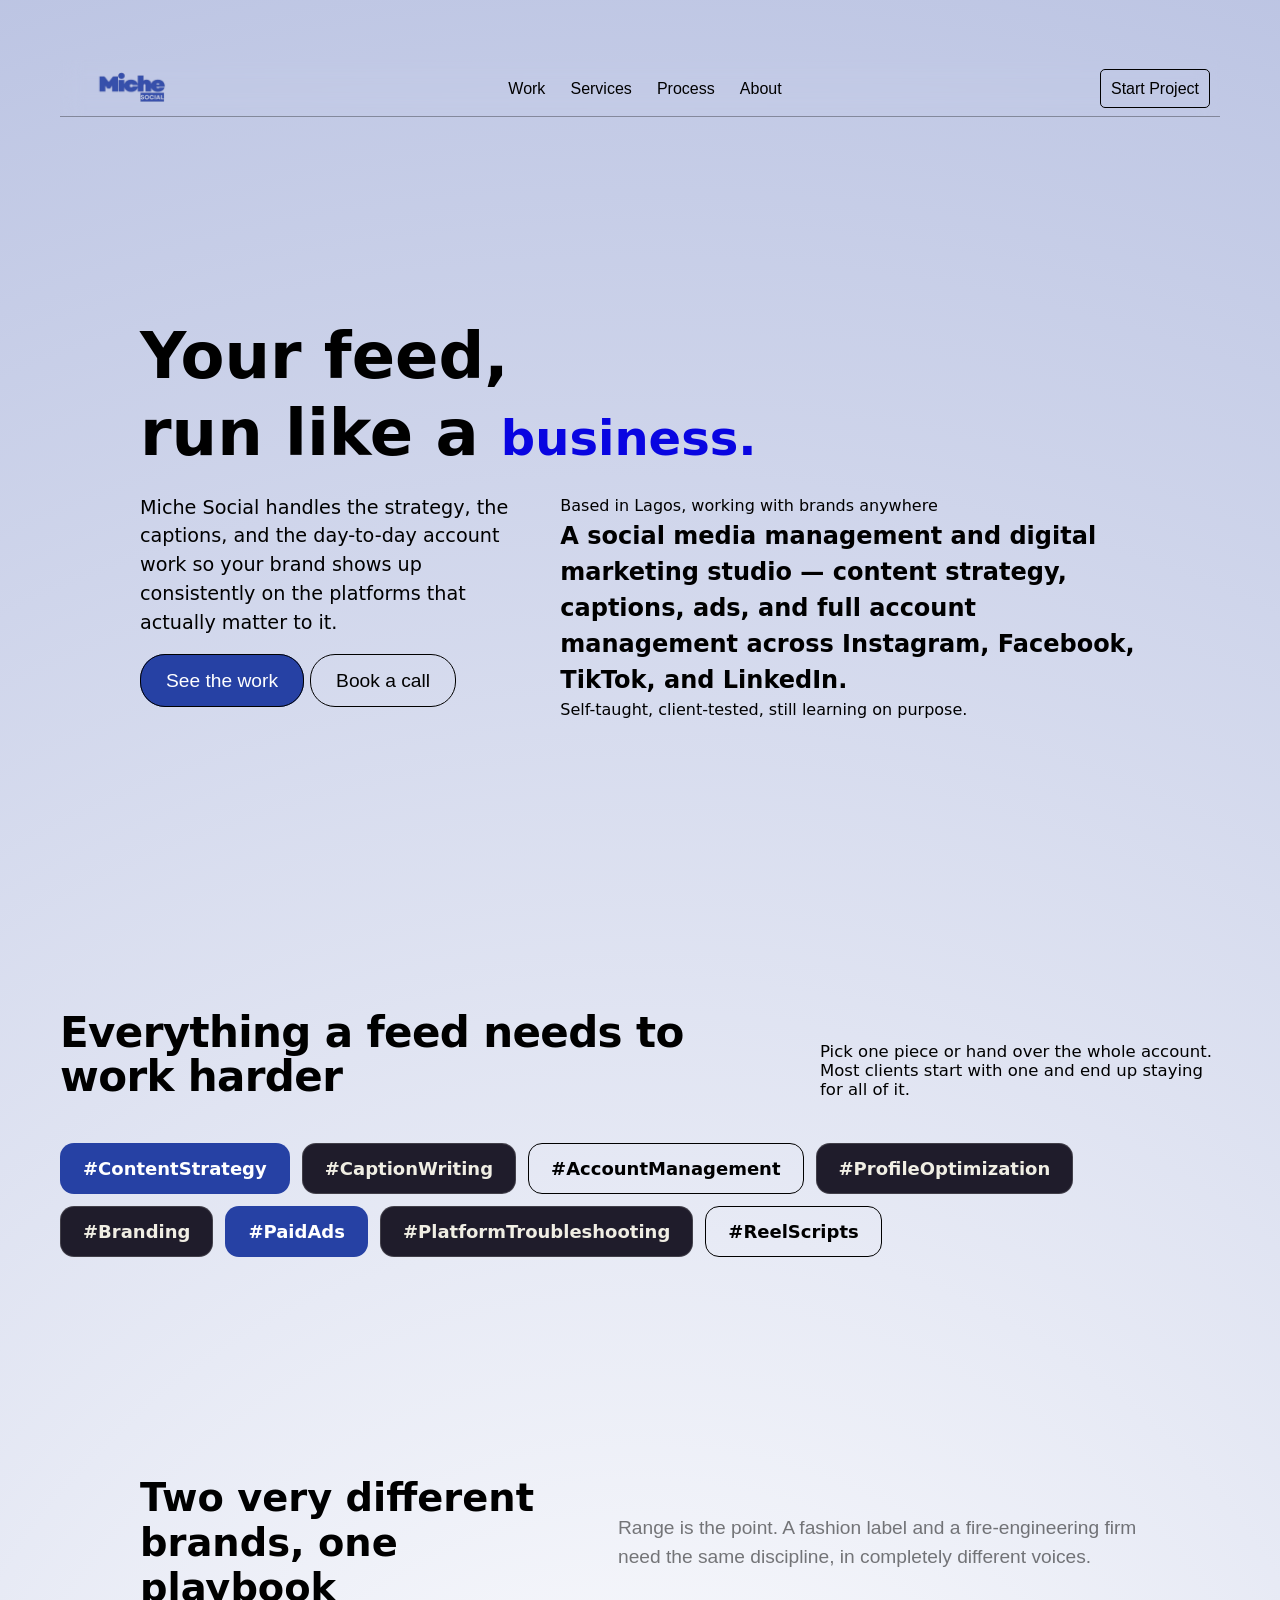
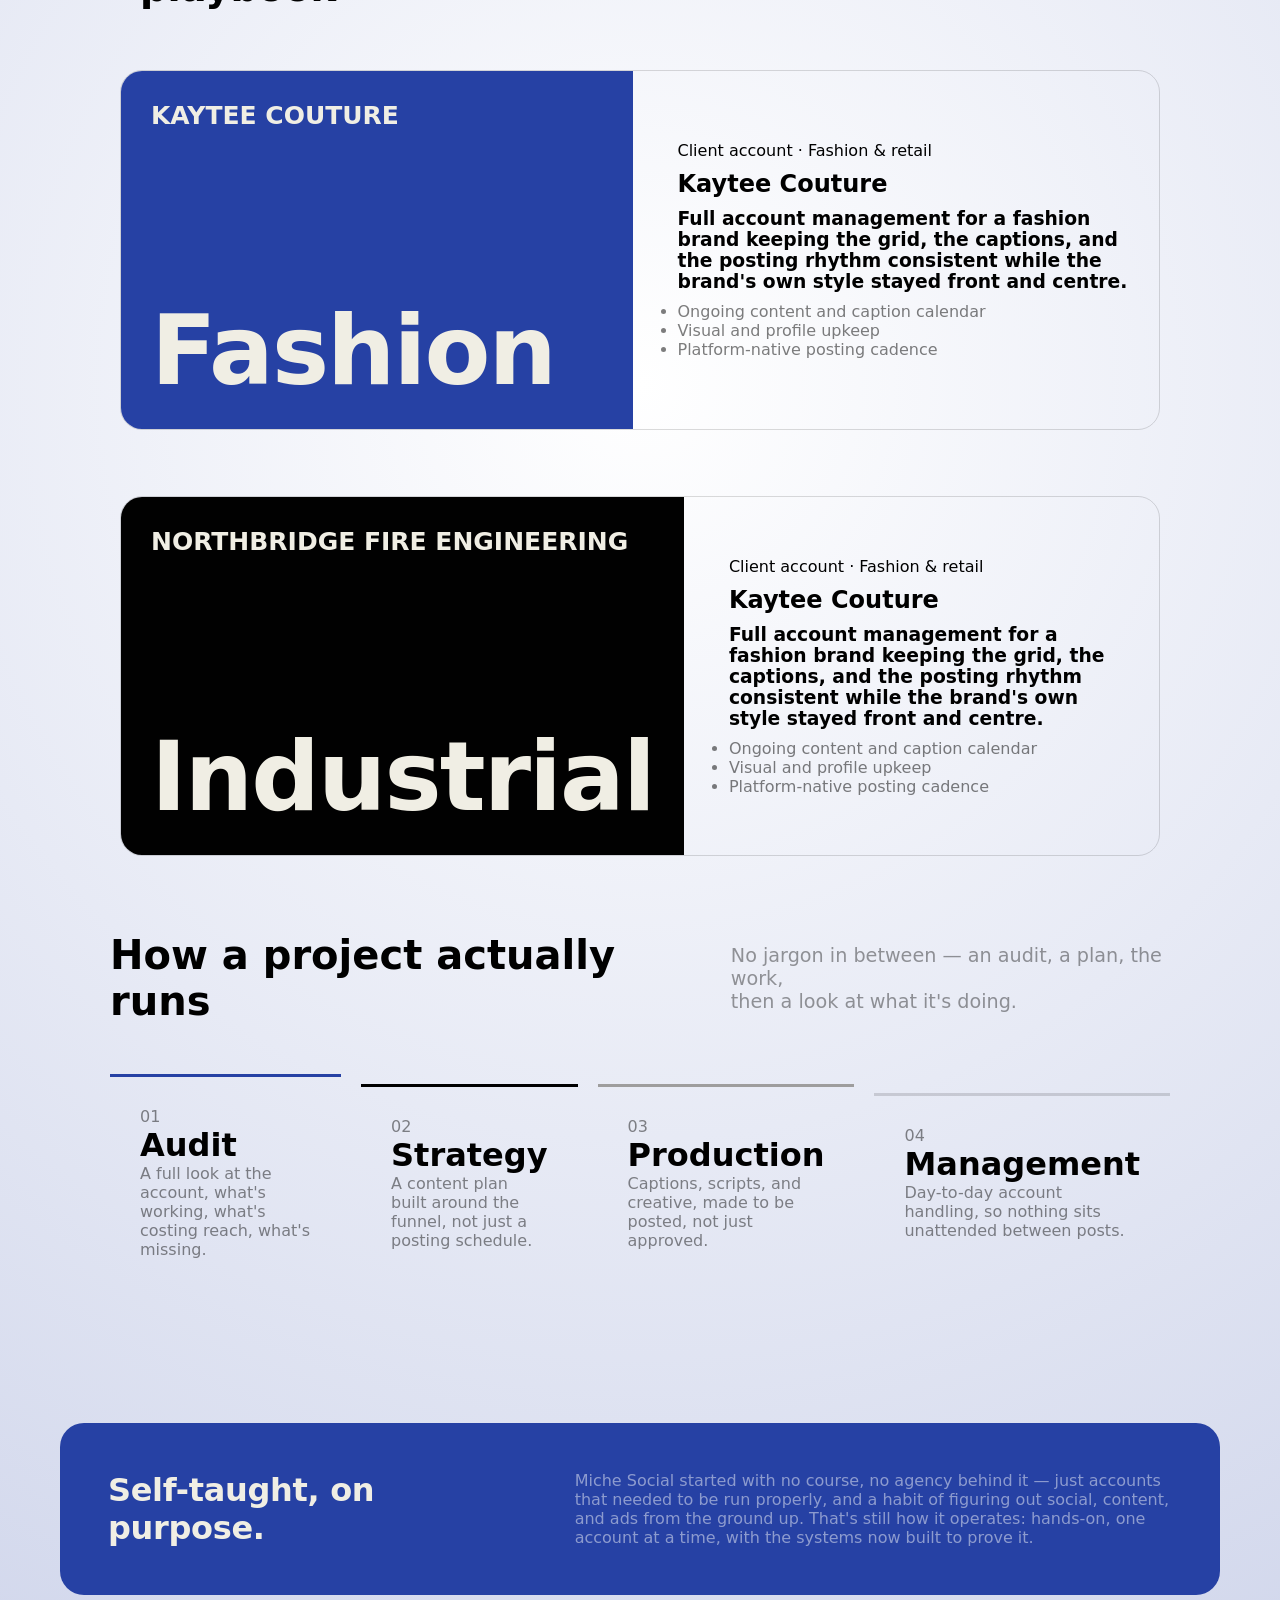
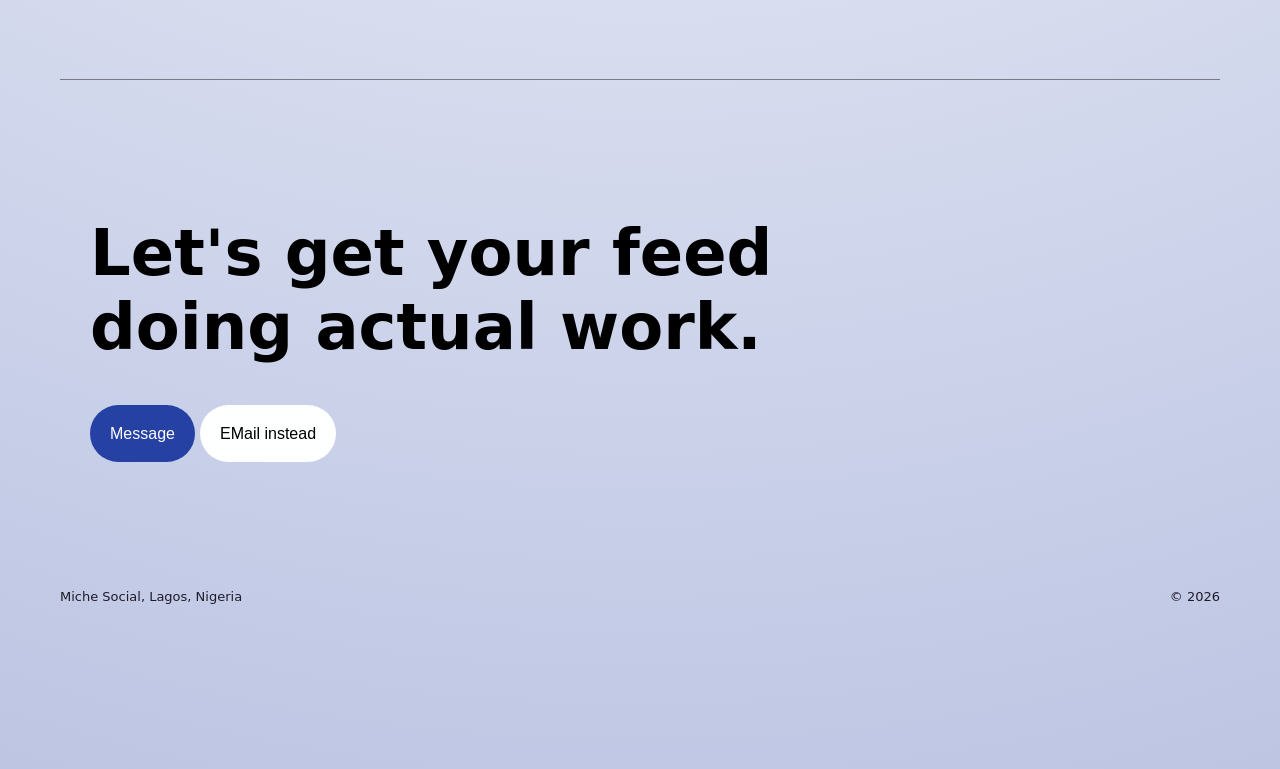
==== index.html @ 369e6232 "html" ====
<!doctype html>
<html lang="en">
  <head>
    <meta charset="UTF-8" />
    <meta name="viewport" content="width=device-width, initial-scale=1.0" />
    <title>Miche Social</title>
    <link rel="stylesheet" href="/css/style.css" />

    <link rel="icon" type="image/png" href="/imgs/android-chrome-512x512.png" />
  </head>

  <body>
    <header class="site">
  <div class="nav-br">
    <div class="nav">
      <a href="/html/new.html">
        <img src="/imgs/404F6A69-F4B3-435A-AC07-4691EB08B016_L0_001-09_04_2026, 13_52_10.png" alt="Miche Social" />
      </a>
    </div>

    <div class="links" id="navMenu">
      <a href="/html/work.html">Work</a>
      <a href="/html/services.html">Services</a>
      <a href="#process">Process</a>
      <a href="#about">About</a>
    </div>

    <div class="start">
      <a href="mailto:michesocial045@gmail.com">Start Project</a>
    </div>

    <button class="burger" id="burger" aria-label="Open menu" aria-expanded="false" aria-controls="navMenu">
      <span></span><span></span><span></span>
    </button>
  </div>
</header>

    <section class="hero">
      <div class="wrap-hero">
        <h1>Your feed,<br />run like a <em>business.</em></h1>
      </div>
      <div class="hero2">
        <div class="hero-sub">
          <p>
            Miche Social handles the strategy, the captions, and the day-to-day
            account work so your brand shows up consistently on the platforms
            that actually matter to it.
          </p>
          <div class="hero-actions">
            <a class="btn-primary" href="#work">See the work</a>
            <a class="btn-ghost" href="#contact">Book a call</a>
          </div>
        </div>
        <div class="hero-side">
          <p class="label">Based in Lagos, working with brands anywhere</p>
          <h2 class="body">
            A social media management and digital marketing studio — content
            strategy, captions, ads, and full account management across
            Instagram, Facebook, TikTok, and LinkedIn.
          </h2>
          <p class="base-line">
            Self-taught, client-tested, still learning on purpose.
          </p>
        </div>
      </div>
    </section>

    <section>
      <div class="wrap" id="services">
        <div class="section-head">
          <h2>Everything a feed needs to work harder</h2>
          <p>
            Pick one piece or hand over the whole account. Most clients start
            with one and end up staying for all of it.
          </p>
        </div>
        <div class="tagboard">
          <span class="tag on">#ContentStrategy</span>
          <span class="tag">#CaptionWriting</span>
          <span class="tag gold">#AccountManagement</span>
          <span class="tag">#ProfileOptimization</span>
          <span class="tag">#Branding</span>
          <span class="tag on">#PaidAds</span>
          <span class="tag">#PlatformTroubleshooting</span>
          <span class="tag gold">#ReelScripts</span>
        </div>
      </div>
    </section>

    <div class="brand" id="work">
      <div class="brandtxt">
        <h1>Two very different brands, one playbook</h1>
        <p>
          Range is the point. A fashion label and a fire-engineering firm need
          the same discipline, in completely different voices.
        </p>
      </div>

      <div class="brandcrd">
        <div class="bndtxt">
          <p class="mark">Kaytee couture</p>
          <h1 class="figure">Fashion</h1>
        </div>

        <div class="bndwrds">
          <p>Client account · Fashion & retail</p>
          <h2>Kaytee Couture</h2>
          <h3>
            Full account management for a fashion brand keeping the grid, the
            captions, and the posting rhythm consistent while the brand's own
            style stayed front and centre.
          </h3>
          <ul>
            <li>Ongoing content and caption calendar</li>
            <li>Visual and profile upkeep</li>
            <li>Platform-native posting cadence</li>
          </ul>
        </div>
      </div>

      <div class="brandcrd">
        <div class="bndtxt-1">
          <p class="mark">NORTHBRIDGE FIRE ENGINEERING</p>
          <h1 class="figure">Industrial</h1>
        </div>

        <div class="bndwrds">
          <p>Client account · Fashion & retail</p>
          <h2>Kaytee Couture</h2>
          <h3>
            Full account management for a fashion brand keeping the grid, the
            captions, and the posting rhythm consistent while the brand's own
            style stayed front and centre.
          </h3>
          <ul>
            <li>Ongoing content and caption calendar</li>
            <li>Visual and profile upkeep</li>
            <li>Platform-native posting cadence</li>
          </ul>
        </div>
      </div>
    </div>

    <div class="project" id="process">
      <div class="pro">
        <h1>How a project actually runs</h1>
        <p>
          No jargon in between — an audit, a plan, the work, <br />
          then a look at what it's doing.
        </p>
      </div>

      <div class="procont">
        <div class="procont-1">
          <p>01</p>
          <h1>Audit</h1>
          <p>
            A full look at the account, what's working, what's costing reach,
            what's missing.
          </p>
        </div>
        <div class="procont-2">
          <p>02</p>
          <h1>Strategy</h1>
          <p>
            A content plan built around the funnel, not just a posting schedule.
          </p>
        </div>

        <div class="procont-3">
          <p>03</p>
          <h1>Production</h1>
          <p>
            Captions, scripts, and creative, made to be posted, not just
            approved.
          </p>
        </div>

        <div class="procont-4">
          <p>04</p>
          <h1>Management</h1>
          <p>
            Day-to-day account handling, so nothing sits unattended between
            posts.
          </p>
        </div>
      </div>
    </div>

    <section id="about">
      <div class="founder">
        <h2>Self-taught, on purpose.</h2>
        <p>
          Miche Social started with no course, no agency behind it — just
          accounts that needed to be run properly, and a habit of figuring out
          social, content, and ads from the ground up. That's still how it
          operates: hands-on, one account at a time, with the systems now built
          to prove it.
        </p>
      </div>
    </section>

    <footer id="about">
      <div class="firstcont">
        <h1>Let's get your feed <br />doing actual work.</h1>
      </div>
      <div class="first-btn">
        <a href="http://" class="btn-1">Message</a>
        <a class="btn-2" href="mailto:michesocial045@gmail.com"
          >EMail instead</a
        >
      </div>
      <div class="coutesy">
        <h1>Miche Social, Lagos, Nigeria</h1>
        <p>© 2026</p>
      </div>
    </footer>

      <script>
  const header = document.querySelector("header.site");
  const burger = document.getElementById("burger");

  function setMenu(open) {
    header.classList.toggle("open", open);
    burger.setAttribute("aria-expanded", open);
    burger.setAttribute("aria-label", open ? "Close menu" : "Open menu");
  }

  burger.addEventListener("click", () => setMenu(!header.classList.contains("open")));

  // close after tapping a link
  document.querySelectorAll(".links a, .start a").forEach((a) =>
    a.addEventListener("click", () => setMenu(false))
  );

  // close if the window grows back to desktop width
  window.matchMedia("(min-width: 769px)").addEventListener("change", (e) => {
    if (e.matches) setMenu(false);
  });
</script>
  </body>


</html>
---- css/style.css ----
* {
  padding: 0;
  margin: 0;
  box-sizing: border-box;
  font-family:
    system-ui,
    -apple-system,
    BlinkMacSystemFont,
    "Segoe UI",
    Roboto,
    Oxygen,
    Ubuntu,
    Cantarell,
    "Open Sans",
    "Helvetica Neue",
    sans-serif;
  align-items: center;
  
}
html {
  scroll-behavior: smooth;
  scroll-padding-top: 90px; /* anchor links won't hide under the sticky header */
}

header {
  position: sticky;
  top: 0;
  z-index: 40;
  backdrop-filter: blur(10px);
}
body {
  background: radial-gradient(
    circle,
    rgba(255, 255, 255, 1) 0%,
    rgba(38, 65, 164, 0.304) 100%
  );
  /*min-height: 100vh;*/
  margin: 0;
  padding: 60px;
}

.menu-toggle { display: none; }
.burger {
  display: none;
  flex-direction: column;
  justify-content: center;
  gap: 5px;
  width: 28px;
  height: 28px;
  cursor: pointer;
}
.burger span {
  display: block;
  height: 2px;
  width: 100%;
  background: #000;
  border-radius: 2px;
  transition: transform 0.25s ease, opacity 0.25s ease;
}
.nav-br {
  display: flex;
  justify-content: space-between;
  align-items: center;
  padding: 10px;
  border-bottom: 0.5px solid rgba(0, 0, 0, 0.321);
}

.nav {
  display: flex;
  justify-content: center;
  align-items: center;
  height: 36px;
  width: auto;
  gap: 10px;
}
.nav img {
  width: 120px;
  cursor: pointer;
  height: auto;
}

.links a {
  padding: 10px;
  justify-content: center;
  text-decoration: none;
  color: rgb(0, 0, 0);
  font-family: Arial, Helvetica, sans-serif;
  border-bottom: 3px rgba(255, 255, 255, 0) solid;
}
.links a:hover {
  color: rgba(2, 2, 2, 0.477);
  transition: 0.5s ease-in-out;
}

.start a {
  padding: 10px;
  justify-content: center;
  text-decoration: none;
  color: black;
  font-family: Arial, Helvetica, sans-serif;
  border: 1px solid black;
  border-radius: 5px;
}
.start a:hover {
  color: white;
  transition: 0.5s ease-in-out;
  border: 1px solid aliceblue;
  background-color: rgb(0, 0, 0);
}


.nav-br { position: relative; } /* add to your existing .nav-br rule */

.burger {
  display: none;
  flex-direction: column;
  justify-content: center;
  align-items: center;
  gap: 5px;
  width: 44px;
  height: 44px;
  background: none;
  border: 0;
  border-radius: 8px;
  cursor: pointer;
}
.burger span {
  display: block;
  width: 26px;
  height: 2px;
  background: #000;
  border-radius: 2px;
  transition: transform 0.25s ease, opacity 0.25s ease;
}

@keyframes menuIn {
  from { opacity: 0; transform: translateY(-8px); }
  to   { opacity: 1; transform: translateY(0); }
}

@media (max-width: 768px) {
  .nav-br { flex-wrap: wrap;
  width: 100%;}
  .nav    { order: 1; }
  .burger { order: 2; display: flex; }

  .links, .start { display: none; flex-basis: 100%; }

  .links {
    order: 3;
    flex-direction: column;
    align-items: stretch;
    padding-top: 8px;
  }
  .links a {
    padding: 14px 10px;
    font-size: 1.05rem;
    border-bottom: 1px solid rgba(0, 0, 0, 0.1);
  }
  .start { order: 4; padding: 12px 0 6px; }
  .start a { display: block; text-align: center; padding: 14px; }

  /* open state */
  header.open .links { display: flex;  animation: menuIn 0.25s ease; }
  header.open .start { display: block; animation: menuIn 0.25s ease; }

  header.open .burger span:nth-child(1) { transform: translateY(7px) rotate(45deg); }
  header.open .burger span:nth-child(2) { opacity: 0; }
  header.open .burger span:nth-child(3) { transform: translateY(-7px) rotate(-45deg); }
}

@media (prefers-reduced-motion: reduce) {
  .burger span, .links, .start { transition: none; animation: none !important; }
}

.hero {
  height: 90vh;
  align-items: start;
  align-content: center;
  padding: 70px;
}
.wrap-hero h1 {
  font-size: 4rem;
  font-weight: bold;
  color: rgb(0, 0, 0);
  line-height: 1.2;
  align-items: start;
  padding: 10px;
}
.wrap-hero h1 em {
  font-size: 3rem;
  color: rgb(9, 5, 225);
  margin-top: 20px;
  line-height: 1.5;
  font-style: normal;
  font-weight: extra-bold;
}

.hero2 {
  padding: 10px 0;
  display: flex;
  justify-content: center;
  gap: 20px;
  align-items: start;
}
.hero-sub {
  font-size: 1.2rem;
  color: rgb(0, 0, 0);
  line-height: 1.5;
  padding: 10px;
  margin-top: -20px;
}
.hero-sub p {
  padding: 10px 0;
  line-height: 1.5;
}
.hero-actions{
  padding: 20px 0;
}
.hero-actions a {
  padding: 15px 25px;
  justify-content: center;
  text-decoration: none;
  color: black;
  font-family: Arial, Helvetica, sans-serif;
  border: 1px solid black;
  border-radius: 25px;
  margin: px 10px;

}
.hero-actions .btn-primary {
background-color: #2641a4;  color: white;
}
.btn-primary:hover {
  color: rgb(0, 0, 0);
  transition: 0.5s ease-in-out;
  border: 1px solid rgb(0, 0, 0);
  background-color: #00000000;
}

.btn-ghost:hover {
background-color: #2641a4;
color: #feffff
;
transition: 0.5s ease-in-out;
}

.hero-side p {
  line-height: 1.5;
  color: rgb(0, 0, 0);
}

.hero-side h2 {
  line-height: 1.5;
  color: rgb(0, 0, 0);
}

section {
  padding: 84px 0;
}

.wrap {
  max-width: 1180px;
height: 40vh;
}

.section-head {
  display: flex;
  justify-content: space-between;
  align-items: flex-end;
  gap: 32px;
  margin-bottom: 44px;
}

.section-head h2 {
  font-weight: 700;
  font-size: 42px;
  letter-spacing: -0.015em;
  margin: 0;
  line-height: 1.05;
  color: #000000;
}

.section-head p {
  color: #000000;
  font-size: 16.5px;
  margin: 0;
  max-width: 400px;
}

.tagboard {
  display: flex;
  flex-wrap: wrap;
  gap: 12px;
}

.tag {
  font-weight: 600;
  font-size: 18px;
  padding: 14px 22px;
  border-radius: 14px;
  background: #1f1c2b;
  border: 1px solid rgba(240, 238, 228, 0.16);
  color: #f0eee4;
}

.tag.on {
  background: #2641a4;
  color: white;
  border-color: transparent;
}

.tag.gold {
  background: transparent;
  color: black;
  border-color: black;
}

.brand {
  display: flex;
  flex-direction: column;
  justify-content: center;
  align-items: center;
  gap: 40px;
  padding: 0 60px;
}
.brandtxt {
  display: flex;
  justify-content: center;
  align-items: center;
  font-size: 1.2rem;
  color: rgb(0, 0, 0);
  text-align: start;
  padding: 20px;
  gap: 20px;
}
.brandtxt p {
  color: rgba(0, 0, 0, 0.52);
  text-align: start;
  line-height: 1.5;
  font-family: sans-serif;
}

.brandcrd {
  display: grid;
  grid-template-columns: 1fr 1fr;
  gap: 15px;
  border: 1px solid rgba(0, 0, 0, 0.141);
  border-radius: 22px;
  overflow: hidden;
  margin-bottom: 26px;
  height: 40vh;
}
.brandcrd .bndtxt {
  display: flex;
  flex-direction: column;
  justify-content: space-between;
  background: #2641a4;
  height: 100%;
  padding: 30px;
  align-items: flex-start;
  align-content: flex-start;
}
.brandcrd .bndtxt h1 {
  font-family: var(--font-display);
  font-size: 6rem;
  font-weight: 700;
  line-height: 1;
  text-transform: capitalize;
  color: #f0eee4;
  letter-spacing: -0.02em;
}
.brandcrd .bndtxt p {
  font-family: var(--font-display);
  font-weight: 800;
  text-transform: uppercase;

  font-size: 25px;
  color: #f0eee4;
}

.bndwrds {
  display: flex;
  justify-content: space-between;
  align-items: flex-start;
  flex-direction: column;
  gap: 10px;
  align-items: start;
  padding: 30px;
  text-align: left;
}
.bndwrds ul li {
  color: #00000082;
}
.brandcrd .bndtxt-1 {
  display: flex;
  flex-direction: column;
  justify-content: space-between;
  background: #010101;
  height: 100%;
  padding: 30px;
  align-items: flex-start;
  align-content: flex-start;
}
.brandcrd .bndtxt-1 h1 {
  font-family: var(--font-display);
  font-size: 6rem;
  font-weight: 700;
  line-height: 1;
  text-transform: capitalize;
  color: #f0eee4;
  letter-spacing: -0.02em;
}
.brandcrd .bndtxt-1 p {
  font-family: var(--font-display);
  font-weight: 800;
  text-transform: uppercase;
  font-size: 25px;
  color: #f0eee4;
}

.project {
  display: flex;
  justify-content: center;
  align-content: center;
  padding: 30px;
  flex-direction: column;
  gap: 10px;
}
.project .pro {
  display: flex;
  justify-content: center;
  align-items: center;
  gap: 20px;
}
.project .pro h1 {
  padding: 20px;
  font-size: 2.5rem;
  font-weight: bold;
}
.project .pro p {
  color: #00000065;
  font-size: larger;
}

.procont {
  display: flex;
  justify-content: center;
  align-items: center;
  gap: 20px;
  padding: 20px;
}
.procont p{
  color: #00000076;
}
.procont-1 {
  padding: 30px;
  border-top: 3px solid #2641a4;
}
.procont-2 {
  gap: 15px;
  padding: 30px;
  border-top: 3px solid rgb(0, 0, 0);
}
.procont-3 {
  gap: 15px;
  padding: 30px;
  border-top: 3px solid rgb(158, 157, 157);
}
.procont-4 {
  gap: 15px;
  padding: 30px;
  border-top: 3px solid rgba(0, 0, 0, 0.141);
}

.founder {
  background:#2641a4;
  border-radius: 24px;
  padding: 48px;
  display: grid;
  grid-template-columns: 1fr 1.4fr;
  gap: 40px;
  align-items: center;
  padding: auto;
}
.founder h2 {
  font-family: var(--font-display);
  font-size: clamp(24px, 3vw, 32px);
  margin: 0;
  color: #f0eee4;
  letter-spacing: -0.01em;
}
.founder p {
  margin: 0;
  font-size: 16px;
  color:rgba(253, 253, 253, 0.477);

}

footer{
  height: 70vh;
  border-top: 1px solid rgba(0, 0, 0, 0.431);
  align-items: center;
  align-content: center;
  gap: 30px;

}
.firstcont{
padding: 30px;
}
.firstcont h1{
  font-size: 4rem;
}
.first-btn{
padding: 30px;

}
 .btn-1{
padding: 20px;
  justify-content: center;
  text-decoration: none;
  color: rgb(252, 251, 251);
  font-family: Arial, Helvetica, sans-serif;
  border-radius: 30px;
  margin: px 10px;
  background-color: #2641a4;
}
.btn-2{
  padding: 20px;
  justify-content: center;
  text-decoration: none;
  color: rgb(0, 0, 0);
  font-family: Arial, Helvetica, sans-serif;
  border-radius: 30px;
  margin: px 10px;
  border: 0;
  background-color: #feffff;
}
.btn-1:hover {
  color: rgb(0, 0, 0);
  transition: 0.5s ease-in-out;
  border: 1px solid rgb(0, 0, 0);
  background-color: #00000000;
}
.btn-2:hover {
  color: rgb(0, 0, 0);
  transition: 0.5s ease-in-out;
  border: 1px solid rgb(0, 0, 0);
  background-color: #2641a400;
}
.coutesy{
  display: flex;
  justify-content: space-between;
  align-content: center;
  margin-top: 10%;
}
.coutesy h1{
  font-size: small;
  color: #1f1c2b;
  font-weight: 300;
}
.coutesy p{
  font-size: small;
  color: #1f1c2b;
  font-weight: 300;
}
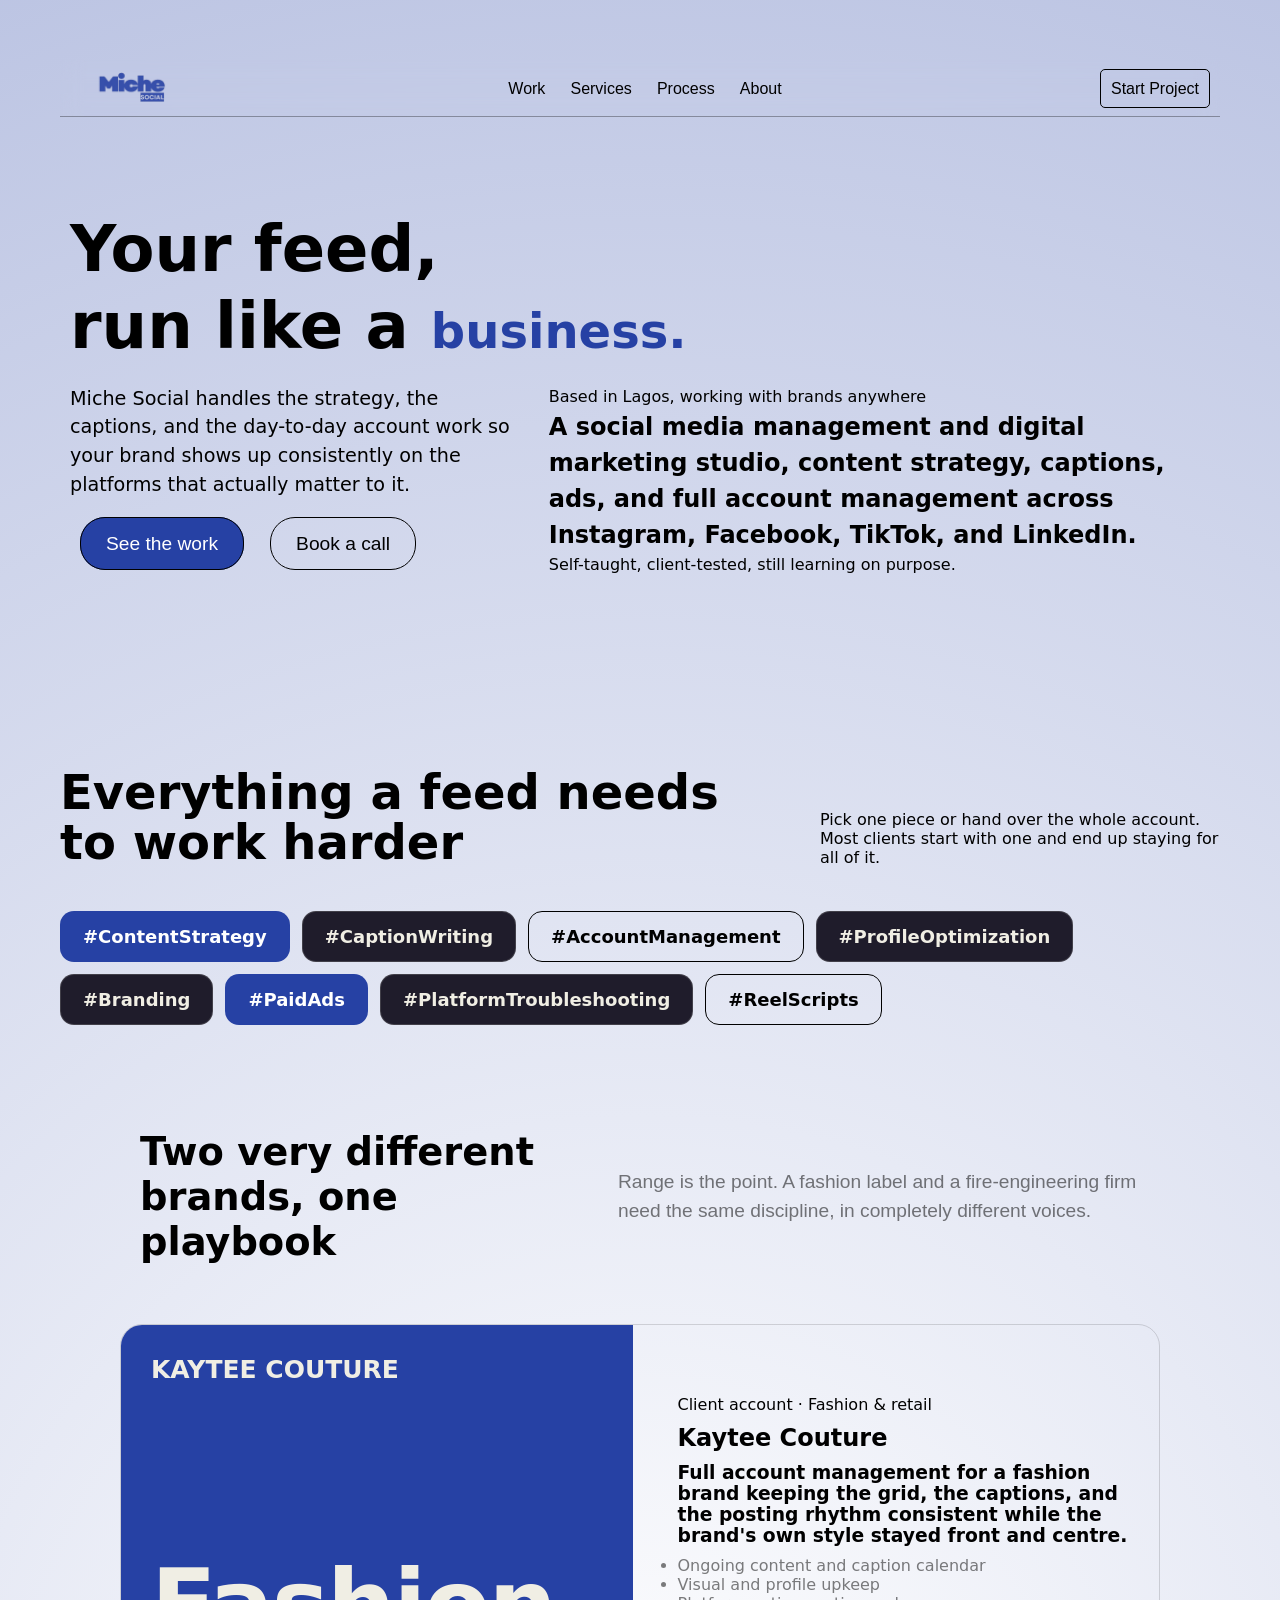
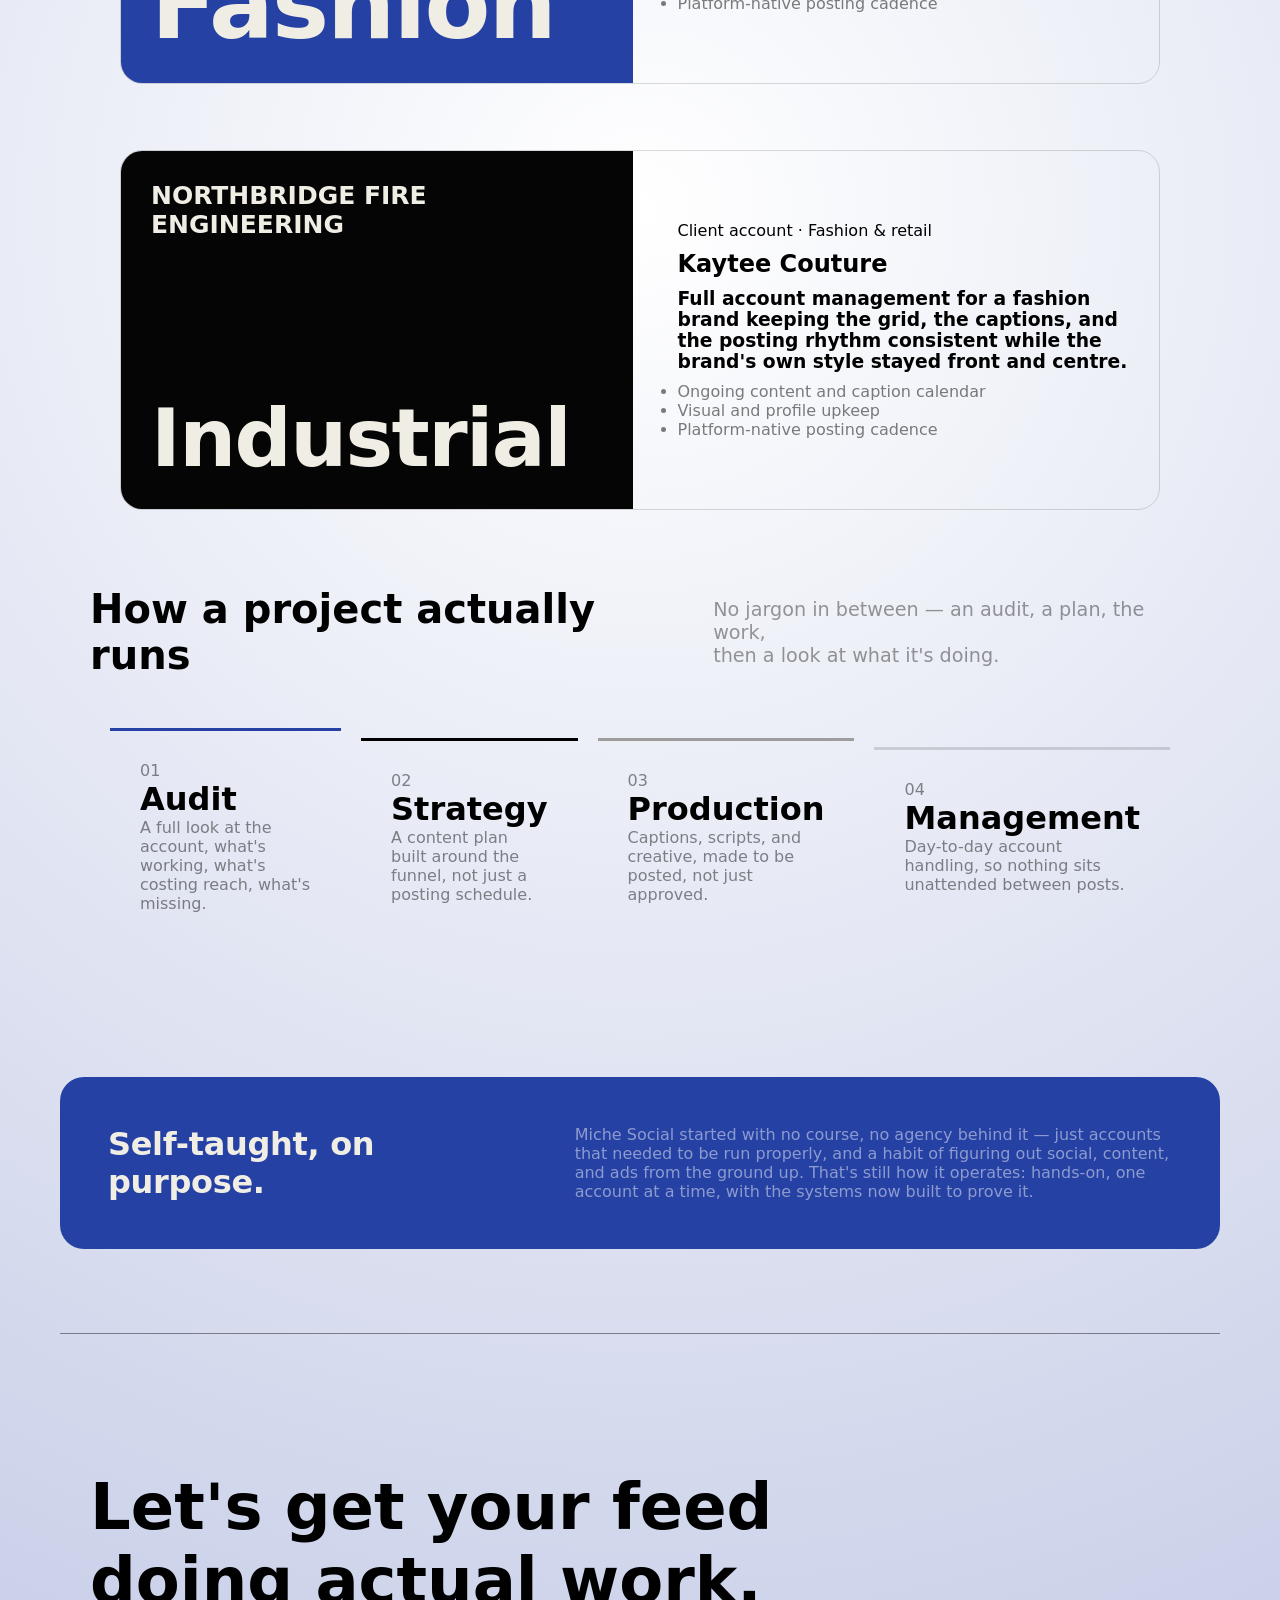
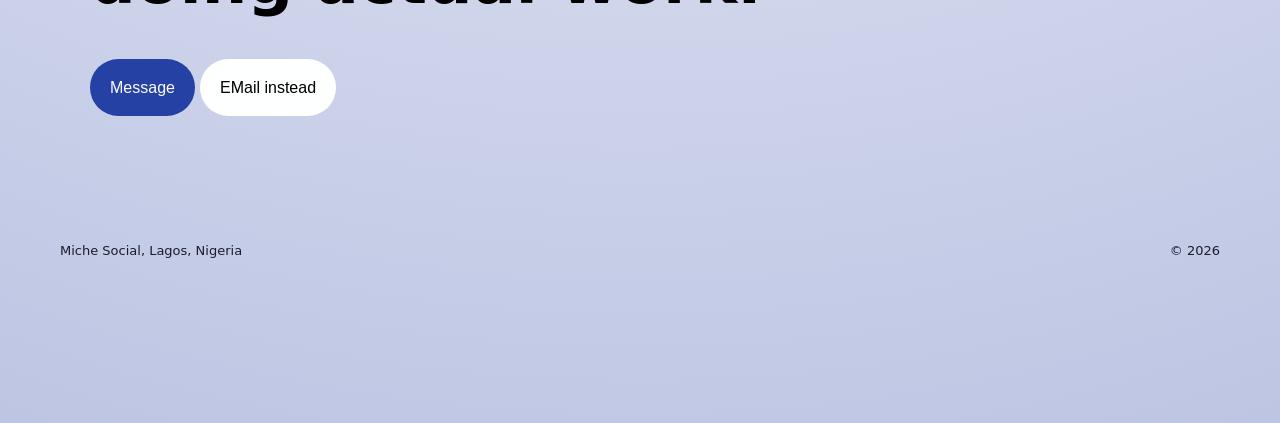
==== commit ce9f3472: "responsiven indexhmtl" ====
--- a/index.html
+++ b/index.html
@@ -51,10 +51,12 @@
             <a class="btn-ghost" href="#contact">Book a call</a>
           </div>
         </div>
+
+        
         <div class="hero-side">
           <p class="label">Based in Lagos, working with brands anywhere</p>
           <h2 class="body">
-            A social media management and digital marketing studio — content
+            A social media management and digital marketing studio, content
             strategy, captions, ads, and full account management across
             Instagram, Facebook, TikTok, and LinkedIn.
           </h2>
--- a/css/style.css
+++ b/css/style.css
@@ -174,10 +174,8 @@
 }
 
 .hero {
-  height: 90vh;
   align-items: start;
   align-content: center;
-  padding: 70px;
 }
 .wrap-hero h1 {
   font-size: 4rem;
@@ -189,16 +187,14 @@
 }
 .wrap-hero h1 em {
   font-size: 3rem;
-  color: rgb(9, 5, 225);
-  margin-top: 20px;
-  line-height: 1.5;
+  color: #2641a4;
   font-style: normal;
   font-weight: extra-bold;
 }
 
 .hero2 {
   padding: 10px 0;
-  display: flex;
+  display: flex;    
   justify-content: center;
   gap: 20px;
   align-items: start;
@@ -225,7 +221,7 @@
   font-family: Arial, Helvetica, sans-serif;
   border: 1px solid black;
   border-radius: 25px;
-  margin: px 10px;
+  margin: 10px;
 
 }
 .hero-actions .btn-primary {
@@ -244,6 +240,12 @@
 ;
 transition: 0.5s ease-in-out;
 }
+.hero-side{
+  display: flex;
+  align-items: start;
+  justify-content: flex-end;
+  flex-direction: column;
+}
 
 .hero-side p {
   line-height: 1.5;
@@ -259,10 +261,7 @@
   padding: 84px 0;
 }
 
-.wrap {
-  max-width: 1180px;
-height: 40vh;
-}
+
 
 .section-head {
   display: flex;
@@ -274,17 +273,14 @@
 
 .section-head h2 {
   font-weight: 700;
-  font-size: 42px;
-  letter-spacing: -0.015em;
-  margin: 0;
+  font-size: 3rem;
   line-height: 1.05;
   color: #000000;
 }
 
 .section-head p {
   color: #000000;
-  font-size: 16.5px;
-  margin: 0;
+  font-size: 1.1.rem;
   max-width: 400px;
 }
 
@@ -362,7 +358,6 @@
   align-content: flex-start;
 }
 .brandcrd .bndtxt h1 {
-  font-family: var(--font-display);
   font-size: 6rem;
   font-weight: 700;
   line-height: 1;
@@ -393,10 +388,10 @@
   color: #00000082;
 }
 .brandcrd .bndtxt-1 {
-  display: flex;
+   display: flex;
   flex-direction: column;
   justify-content: space-between;
-  background: #010101;
+  background: #050505;
   height: 100%;
   padding: 30px;
   align-items: flex-start;
@@ -404,12 +399,13 @@
 }
 .brandcrd .bndtxt-1 h1 {
   font-family: var(--font-display);
-  font-size: 6rem;
+  font-size: 5rem;
   font-weight: 700;
   line-height: 1;
   text-transform: capitalize;
   color: #f0eee4;
   letter-spacing: -0.02em;
+
 }
 .brandcrd .bndtxt-1 p {
   font-family: var(--font-display);
@@ -434,7 +430,7 @@
   gap: 20px;
 }
 .project .pro h1 {
-  padding: 20px;
+  padding: 20px 0;
   font-size: 2.5rem;
   font-weight: bold;
 }
@@ -567,3 +563,124 @@
 
 
 
+
+
+
+/* Mobile */
+@media (max-width: 480px) {
+  
+.hero {
+  align-items: start;
+  align-content: center;
+  padding: 0;
+  text-align: center;
+}
+.wrap-hero h1 {
+  font-size: 4rem;
+  font-weight: bold;
+  line-height: 0.9;
+  align-items: center;
+  padding:  20px;
+}
+
+.hero2{
+flex-direction: column;
+}
+.hero-actions{
+display: flex;
+flex-direction: column;
+}
+.hero-side{
+  display: flex;
+  align-items: center;
+  justify-content: center;
+  flex-direction: column;
+  gap: 20%;
+}
+  .wrap{
+    display: flex;
+
+    align-items: center;
+    flex-direction: column;
+    gap: 20px;
+margin-bottom: 10%;
+  }
+  .section-head{
+    flex-direction: column;
+    align-items: center;
+    text-align: center;
+  }
+  .tagboard{
+    justify-content: center;
+  }
+  .brand{
+    padding: 0;
+  }
+  .brandtxt{
+    padding: 0;
+    flex-direction: column;
+    align-items: center;
+    text-align: center;
+  }.brandtxt p{
+    padding: 0;
+    text-align: center;
+  }
+  .brandcrd{
+    display: flex;
+    flex-direction: column;
+    align-items: center;
+    height: auto;
+    padding: 0;
+  }
+  .bndtxt{
+    align-items:start;
+    text-align: left;
+  }
+ 
+  .brandcrd .bndtxt-1{
+    align-items:start;
+    text-align: left;
+    height: auto;
+    padding: 0;
+  }
+.pro{
+
+  text-align: center;
+  gap: 0;
+  flex-direction: column;
+}
+.procont{
+  flex-direction: column;
+  align-items: center;
+  text-align: center;
+}
+.founder{
+  display: flex;
+  flex-direction: column;
+  align-items: center;
+  text-align: center;
+  gap: 20px;
+}
+footer{
+  display: flex;
+  flex-direction: column;
+  align-items: center;
+  text-align: center;
+  gap: 20px;
+    height: auto;
+padding: 20px 0;
+}
+.firstcont{
+  padding: 0;
+  align-items: center;
+  text-align: center;
+}
+.firstcont h1{
+  font-size: 2rem;
+} 
+.first-btn{
+  padding: 15px 0;
+  align-items: center;
+  text-align: center;
+}
+}
